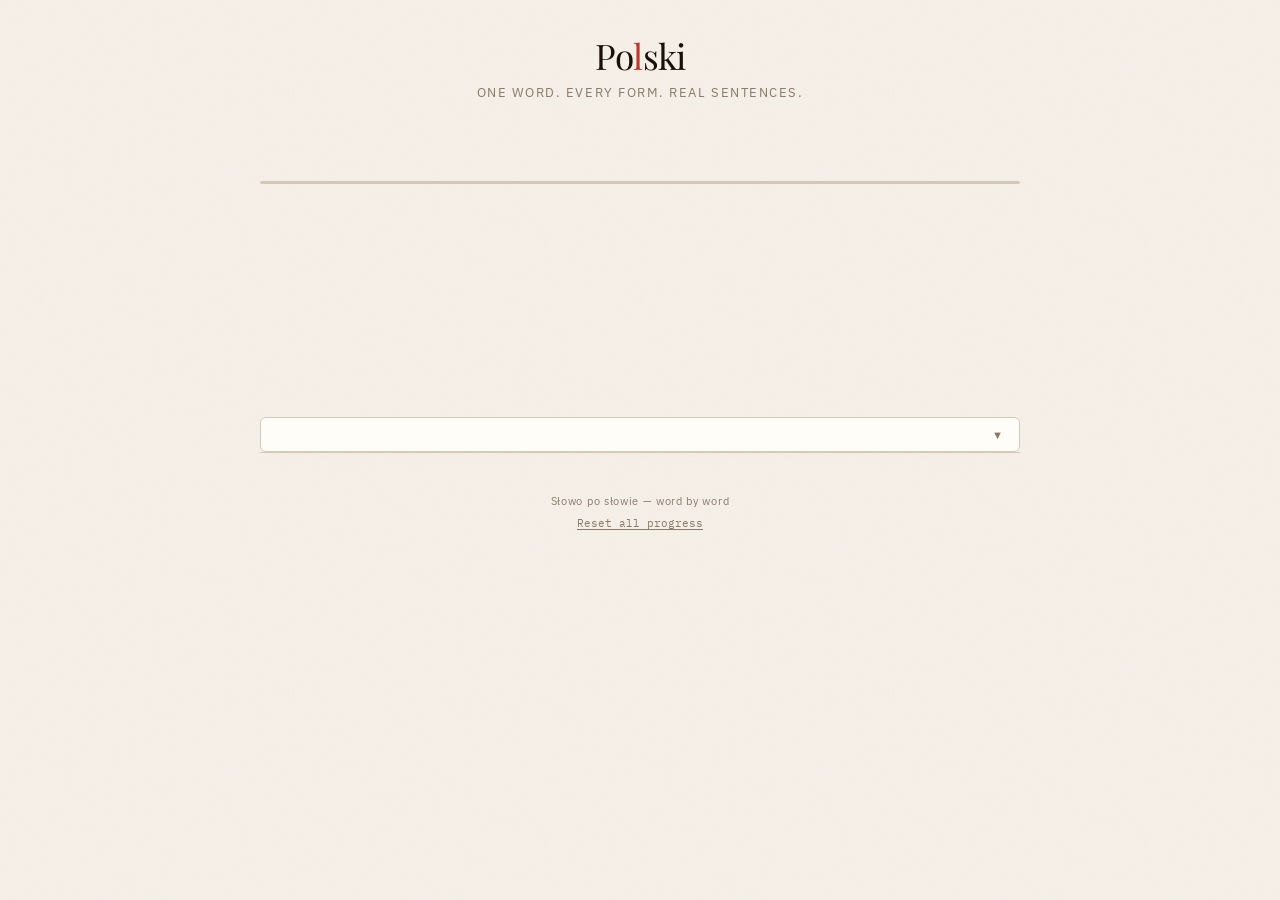
==== public/index.html @ 63d19629 "Changed directory structure for firebase hosting." ====
<!DOCTYPE html>
<html lang="en">
<head>
<meta charset="UTF-8">
<meta name="viewport" content="width=device-width, initial-scale=1.0">
<title>Polski — Word by Word</title>
<link href="https://fonts.googleapis.com/css2?family=Playfair+Display:ital,wght@0,400;0,700;1,400&family=IBM+Plex+Mono:wght@400;500&family=IBM+Plex+Sans:wght@300;400;500&display=swap" rel="stylesheet">
<link rel="stylesheet" href="style.css">
</head>
<body>
<div class="wrap">
  <header>
    <div class="logo">Po<span>l</span>ski</div>
    <div class="tagline">One word. Every form. Real sentences.</div>
  </header>
  <div class="word-nav" id="wordNav"></div>
  <div class="session-stats" id="sessionStats"></div>

  <div class="flashcard-section">
    <div class="progress-bar"><div class="progress-fill" id="progressFill" style="width:0%"></div></div>
    <div class="flashcard-area" id="flashcardArea"></div>
  </div>

  <div class="completed-trail" id="completedTrail"></div>

  <div class="paradigm-wrap" id="paradigmWrap">
    <div class="paradigm-toggle" id="paradigmToggle">
      <div class="paradigm-toggle-left" id="paradigmToggleLeft"></div>
      <span class="toggle-arrow">▼</span>
    </div>
    <div class="paradigm-body" id="paradigmBody"></div>
  </div>

  <footer>
    Słowo po słowie — word by word<br>
    <button class="reset-link" onclick="resetProgress()">Reset all progress</button>
  </footer>
</div>
<div class="unlock-toast" id="unlockToast"></div>
<div class="paradigm-popup" id="paradigmPopup" onclick="if(event.target===this)closePopup()">
  <div class="paradigm-popup-inner" id="paradigmPopupInner"></div>
</div>

<script src="js/data.js"></script>
<script src="js/srs.js"></script>
<script src="js/ui.js"></script>
<script src="js/app.js"></script>
</body>
</html>
---- public/style.css ----
/* ═══════════════════════════════════════════
   Polski — Style Sheet
   ═══════════════════════════════════════════ */

:root {
  --bg: #f5f0e8;
  --ink: #1a1008;
  --accent: #c0392b;
  --muted: #8a7a6a;
  --card: #fffdf8;
  --border: #d4c9b8;
  --correct: #2d6a4f;
  --wrong: #c0392b;
  --locked: #c5bdb0;
}

* { box-sizing: border-box; margin: 0; padding: 0; }

body {
  font-family: 'IBM Plex Sans', sans-serif;
  background: var(--bg);
  color: var(--ink);
  min-height: 100vh;
  padding: 2rem 1rem;
}

/* Paper texture overlay */
body::before {
  content: '';
  position: fixed;
  inset: 0;
  pointer-events: none;
  z-index: 0;
  background-image: url("data:image/svg+xml,%3Csvg xmlns='http://www.w3.org/2000/svg' width='300' height='300'%3E%3Cfilter id='n'%3E%3CfeTurbulence type='fractalNoise' baseFrequency='0.75' numOctaves='4' stitchTiles='stitch'/%3E%3C/filter%3E%3Crect width='300' height='300' filter='url(%23n)' opacity='0.04'/%3E%3C/svg%3E");
}

.wrap { max-width: 760px; margin: 0 auto; position: relative; z-index: 1; }


/* ── Header ── */

header { text-align: center; margin-bottom: 2rem; }
.logo { font-family: 'Playfair Display', serif; font-size: 2.2rem; letter-spacing: -0.02em; }
.logo span { color: var(--accent); }
.tagline { font-size: 0.8rem; letter-spacing: 0.12em; text-transform: uppercase; color: var(--muted); margin-top: 0.3rem; }


/* ── Word nav pills ── */

.word-nav { display: flex; gap: 0.5rem; flex-wrap: wrap; justify-content: center; margin-bottom: 1.5rem; }

.word-pill {
  position: relative;
  font-family: 'IBM Plex Mono', monospace;
  font-size: 0.82rem;
  padding: 0.35rem 0.8rem 0.5rem;
  border: 1.5px solid var(--border);
  border-radius: 3px;
  background: var(--card);
  color: var(--muted);
  cursor: default;
  transition: all 0.15s;
  overflow: hidden;
}

.word-pill.unlocked { cursor: pointer; }
.word-pill.unlocked:hover { border-color: var(--accent); color: var(--accent); }
.word-pill.active { background: var(--accent); border-color: var(--accent); color: white; font-weight: 500; }
.word-pill.locked { opacity: 0.45; color: var(--locked); border-color: var(--locked); }
.word-pill.locked::after { content: '🔒'; font-size: 0.55rem; margin-left: 0.25rem; }

.pill-mastery {
  position: absolute; bottom: 0; left: 0; height: 3px;
  background: var(--correct); transition: width 0.4s; border-radius: 0 0 2px 2px;
}
.word-pill.active .pill-mastery { background: rgba(255,255,255,0.5); }


/* ── Session stats ── */

.session-stats {
  display: flex; justify-content: center; gap: 1.4rem; margin-bottom: 1.5rem;
  font-family: 'IBM Plex Mono', monospace; font-size: 0.7rem;
  letter-spacing: 0.06em; color: var(--muted);
}
.stat-num { font-weight: 500; color: var(--ink); }


/* ── Progress bar ── */

.progress-bar { height: 3px; background: var(--border); border-radius: 2px; margin-bottom: 1.2rem; overflow: hidden; }
.progress-fill { height: 100%; background: var(--correct); border-radius: 2px; transition: width 0.4s ease; }


/* ── Flashcard ── */

.flashcard-area { position: relative; min-height: 190px; margin-bottom: 1.5rem; }

.sentence-card {
  background: var(--card); border: 1.5px solid var(--border); border-radius: 6px;
  padding: 1.5rem 1.8rem; box-shadow: 0 2px 12px rgba(0,0,0,0.06);
  transition: border-color 0.3s, background 0.3s, opacity 0.35s ease, transform 0.35s ease;
}
.sentence-card.entering { opacity: 0; transform: translateY(14px); }
.sentence-card.visible  { opacity: 1; transform: translateY(0); }
.sentence-card.exiting  { opacity: 0; transform: translateY(-10px); }
.sentence-card.correct  { border-color: var(--correct); background: #f0faf4; }
.sentence-card.wrong-flash { border-color: var(--wrong); }

@keyframes cardShake {
  0%, 100% { transform: translateX(0); }
  20% { transform: translateX(-5px); }
  40% { transform: translateX(5px); }
  60% { transform: translateX(-3px); }
  80% { transform: translateX(3px); }
}
.sentence-card.shaking { animation: cardShake 0.3s ease; }

.card-word-label {
  font-family: 'IBM Plex Mono', monospace; font-size: 0.63rem; color: var(--muted);
  letter-spacing: 0.06em; margin-bottom: 0.6rem;
  display: flex; align-items: center; justify-content: space-between;
}
.skill-level-badge { font-size: 0.56rem; opacity: 0.5; }

.sentence-line {
  font-size: 1.15rem; line-height: 1.7; margin-bottom: 0.55rem;
  display: flex; align-items: center; flex-wrap: wrap; gap: 0.25rem;
}
.sentence-word { font-family: 'Playfair Display', serif; }
.blank-wrap { display: inline-flex; align-items: center; }

input.blank {
  font-family: 'Playfair Display', serif; font-size: 1.1rem; width: 130px;
  border: none; border-bottom: 2px solid var(--ink); background: transparent;
  color: var(--ink); outline: none; padding: 0 0.2rem; text-align: center;
  transition: border-color 0.2s;
}
input.blank:focus    { border-color: var(--accent); }
input.blank.correct  { border-color: var(--correct); color: var(--correct); }
input.blank.wrong    { border-color: var(--wrong); color: var(--wrong); }
input.blank:disabled { cursor: default; }

.translation { font-size: 0.8rem; color: var(--muted); font-style: italic; margin-bottom: 0.7rem; }

.card-actions { display: flex; align-items: center; gap: 0.7rem; flex-wrap: wrap; }

.check-btn {
  font-family: 'IBM Plex Mono', monospace; font-size: 0.78rem; letter-spacing: 0.06em;
  padding: 0.4rem 1.1rem; border: 1.5px solid var(--ink); border-radius: 3px;
  background: transparent; color: var(--ink); cursor: pointer; transition: all 0.15s;
}
.check-btn:hover     { background: var(--ink); color: var(--card); }
.check-btn.done      { border-color: var(--correct); color: var(--correct); cursor: default; }
.check-btn.done:hover { background: transparent; }


/* ── Hint buttons (F1/F2) ── */

.hint-keys { display: flex; gap: 0.35rem; margin-left: auto; }

.hint-key {
  font-family: 'IBM Plex Mono', monospace; font-size: 0.62rem; letter-spacing: 0.04em;
  padding: 0.25rem 0.5rem; border: 1px solid var(--border); border-radius: 3px;
  background: transparent; color: var(--muted); cursor: pointer;
  transition: all 0.15s; white-space: nowrap;
}
.hint-key:hover { border-color: var(--accent); color: var(--accent); }
.hint-key.used  { border-color: var(--accent); color: var(--accent); opacity: 0.6; }
.hint-key kbd   { font-size: 0.58rem; opacity: 0.5; margin-right: 0.15rem; }

.hint-text { font-size: 0.76rem; color: var(--muted); min-height: 1.1em; margin-top: 0.5rem; }
.hint-text.show-wrong   { color: var(--wrong); }
.hint-text.show-correct { color: var(--correct); }

.case-tag-revealed {
  display: inline-block; font-family: 'IBM Plex Mono', monospace;
  font-size: 0.63rem; letter-spacing: 0.1em; text-transform: uppercase;
  color: var(--accent); border: 1px solid rgba(192,57,43,0.3);
  border-radius: 3px; padding: 0.12rem 0.45rem; margin-top: 0.4rem;
}


/* ── Paradigm panel (collapsible, below card) ── */

.paradigm-wrap { margin-bottom: 1.5rem; }

.paradigm-toggle {
  display: flex; align-items: center; justify-content: space-between;
  cursor: pointer; padding: 0.6rem 1rem;
  background: var(--card); border: 1.5px solid var(--border); border-radius: 6px;
  transition: all 0.2s; user-select: none;
}
.paradigm-toggle:hover { border-color: var(--accent); }
.paradigm-toggle-left { display: flex; align-items: baseline; gap: 0.6rem; flex-wrap: wrap; }
.paradigm-toggle .p-word { font-family: 'Playfair Display', serif; font-size: 1.4rem; color: var(--ink); line-height: 1; }
.paradigm-toggle .p-meta { font-size: 0.7rem; color: var(--muted); }
.paradigm-toggle .p-meaning { font-size: 0.78rem; color: var(--muted); font-style: italic; }
.toggle-arrow { font-size: 0.7rem; color: var(--muted); transition: transform 0.3s; }
.paradigm-wrap.open .toggle-arrow { transform: rotate(180deg); }

.paradigm-body {
  background: var(--card); border: 1.5px solid var(--border); border-top: none;
  border-radius: 0 0 6px 6px; padding: 0 1.2rem;
  box-shadow: 0 2px 12px rgba(0,0,0,0.06);
  max-height: 0; overflow: hidden;
  transition: max-height 0.4s ease, padding 0.3s ease;
}
.paradigm-wrap.open .paradigm-body { max-height: 1400px; padding: 0.8rem 1.2rem 1rem; }
.paradigm-wrap.open .paradigm-toggle { border-radius: 6px 6px 0 0; }

table.paradigm { width: 100%; border-collapse: collapse; font-size: 0.86rem; }
.paradigm th {
  text-align: left; font-family: 'IBM Plex Mono', monospace; font-size: 0.66rem;
  letter-spacing: 0.1em; text-transform: uppercase; color: var(--muted);
  padding: 0.2rem 0.4rem 0.35rem 0; border-bottom: 1px solid var(--border);
}
.paradigm td { padding: 0.35rem 0.4rem 0.35rem 0; vertical-align: top; }
.paradigm tr:not(:last-child) td { border-bottom: 1px solid rgba(212,201,184,0.5); }

.case-name { font-family: 'IBM Plex Mono', monospace; font-size: 0.68rem; color: var(--muted); letter-spacing: 0.04em; text-transform: uppercase; width: 82px; }
.case-question { font-size: 0.71rem; color: var(--muted); font-style: italic; width: 110px; }
.case-form { font-family: 'Playfair Display', serif; font-size: 1rem; font-weight: 700; color: var(--ink); }
.case-usage { font-size: 0.76rem; color: var(--muted); padding-left: 0.4rem; }
.highlight-row td { background: rgba(192,57,43,0.04); }
.skill-check { color: var(--correct); font-size: 0.68rem; margin-left: 0.25rem; opacity: 0.7; }


/* ── F1 paradigm popup ── */

.paradigm-popup {
  position: fixed; inset: 0; z-index: 50;
  display: flex; align-items: center; justify-content: center;
  background: rgba(26,16,8,0.35);
  opacity: 0; pointer-events: none; transition: opacity 0.25s;
}
.paradigm-popup.show { opacity: 1; pointer-events: auto; }

.paradigm-popup-inner {
  background: var(--card); border: 1.5px solid var(--border); border-radius: 8px;
  padding: 1.3rem 1.6rem; max-width: 680px; width: 90vw; max-height: 80vh;
  overflow-y: auto; box-shadow: 0 12px 40px rgba(0,0,0,0.15);
}
.paradigm-popup-inner h3 { font-family: 'Playfair Display', serif; font-size: 1.1rem; margin-bottom: 0.7rem; }
.popup-close { float: right; font-size: 1.1rem; cursor: pointer; background: none; border: none; color: var(--muted); padding: 0.2rem 0.4rem; line-height: 1; }
.popup-close:hover { color: var(--ink); }


/* ── Answer trail ── */

.completed-trail { max-height: 240px; overflow-y: auto; margin-top: 0.5rem; }

.trail-item {
  display: flex; align-items: baseline; gap: 0.5rem; padding: 0.35rem 0;
  border-bottom: 1px solid rgba(212,201,184,0.3);
  opacity: 0; transform: translateX(-8px);
  animation: trailIn 0.3s ease forwards; font-size: 0.83rem;
}
@keyframes trailIn { to { opacity: 1; transform: translateX(0); } }

.trail-check    { color: var(--correct); font-size: 0.72rem; flex-shrink: 0; }
.trail-sentence { font-family: 'Playfair Display', serif; font-size: 0.83rem; flex: 1; }
.trail-sentence .trail-answer { color: var(--correct); font-weight: 700; }
.trail-case     { font-family: 'IBM Plex Mono', monospace; font-size: 0.53rem; letter-spacing: 0.06em; text-transform: uppercase; color: var(--muted); flex-shrink: 0; }
.trail-mistake  { font-size: 0.6rem; color: var(--wrong); opacity: 0.7; }
.trail-hints    { font-size: 0.56rem; color: var(--accent); opacity: 0.6; }


/* ── Unlock toast ── */

.unlock-toast {
  position: fixed; bottom: 2rem; left: 50%;
  transform: translateX(-50%) translateY(20px);
  background: var(--ink); color: var(--card); font-size: 0.86rem;
  padding: 0.7rem 1.4rem; border-radius: 6px;
  box-shadow: 0 8px 30px rgba(0,0,0,0.2);
  opacity: 0; transition: all 0.4s ease; z-index: 100;
  pointer-events: none; white-space: nowrap;
}
.unlock-toast.show { opacity: 1; transform: translateX(-50%) translateY(0); }


/* ── Footer ── */

footer { text-align: center; margin-top: 2.5rem; font-size: 0.71rem; color: var(--muted); letter-spacing: 0.06em; }
.reset-link {
  font-family: 'IBM Plex Mono', monospace; font-size: 0.66rem; color: var(--muted);
  cursor: pointer; border: none; background: none; text-decoration: underline;
  text-underline-offset: 2px; margin-top: 0.5rem; display: inline-block;
}
.reset-link:hover { color: var(--wrong); }


/* ── Mobile ── */

@media (max-width: 520px) {
  .paradigm-body { padding-left: 0.7rem !important; padding-right: 0.7rem !important; }
  .sentence-card { padding: 1.1rem 1.1rem; }
  .case-question { display: none; }
  .paradigm-toggle .p-word { font-size: 1.15rem; }
  .session-stats { gap: 0.7rem; font-size: 0.62rem; }
  .word-pill { font-size: 0.73rem; padding: 0.28rem 0.55rem 0.42rem; }
  .hint-key kbd { display: none; }
}
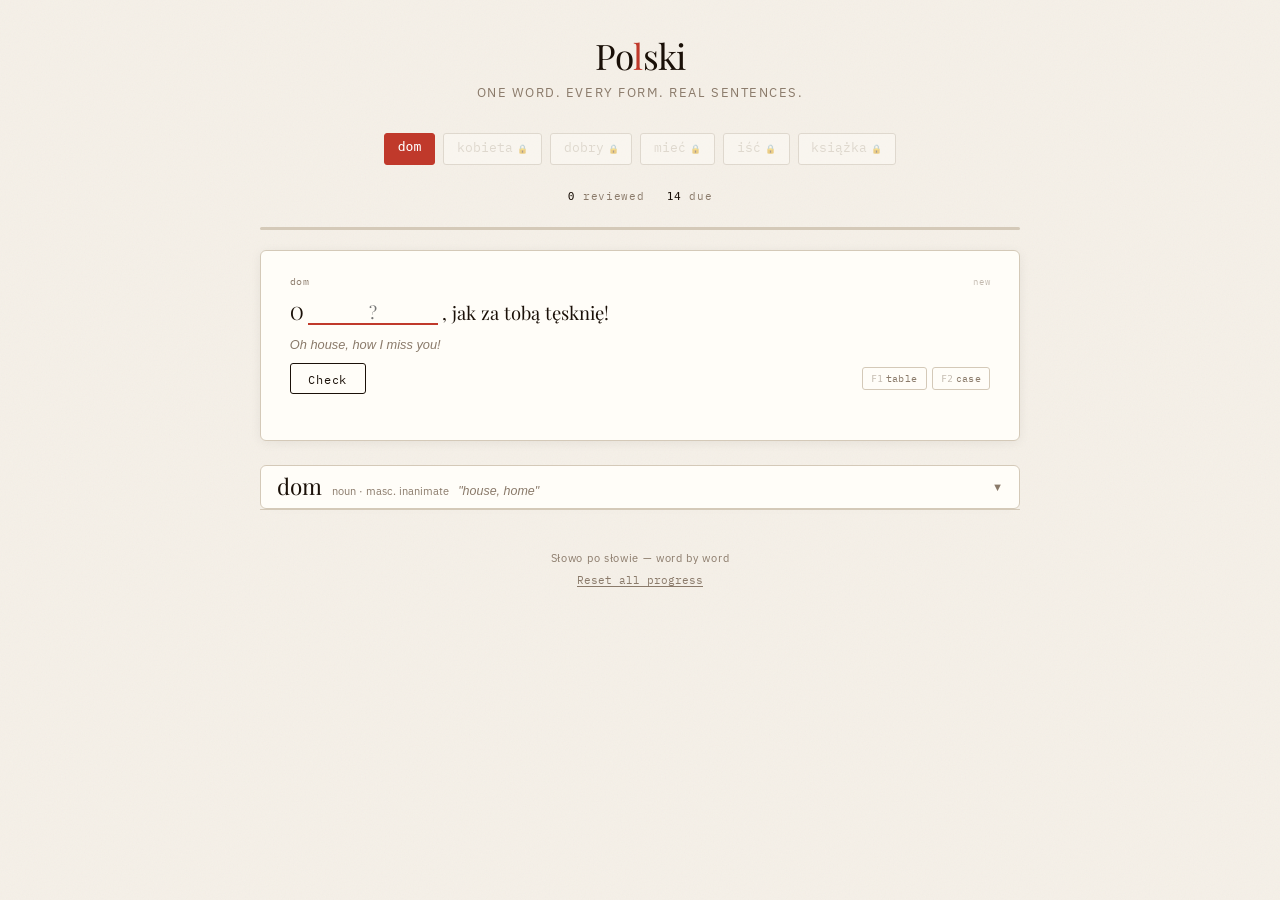
==== commit 8ca386c7: "preparing hosting firebase" ====
--- a/public/index.html
+++ b/public/index.html
@@ -41,9 +41,9 @@
   <div class="paradigm-popup-inner" id="paradigmPopupInner"></div>
 </div>
 
-<script src="js/data.js"></script>
-<script src="js/srs.js"></script>
-<script src="js/ui.js"></script>
-<script src="js/app.js"></script>
+<script src="data.js"></script>
+<script src="srs.js"></script>
+<script src="ui.js"></script>
+<script src="app.js"></script>
 </body>
 </html>
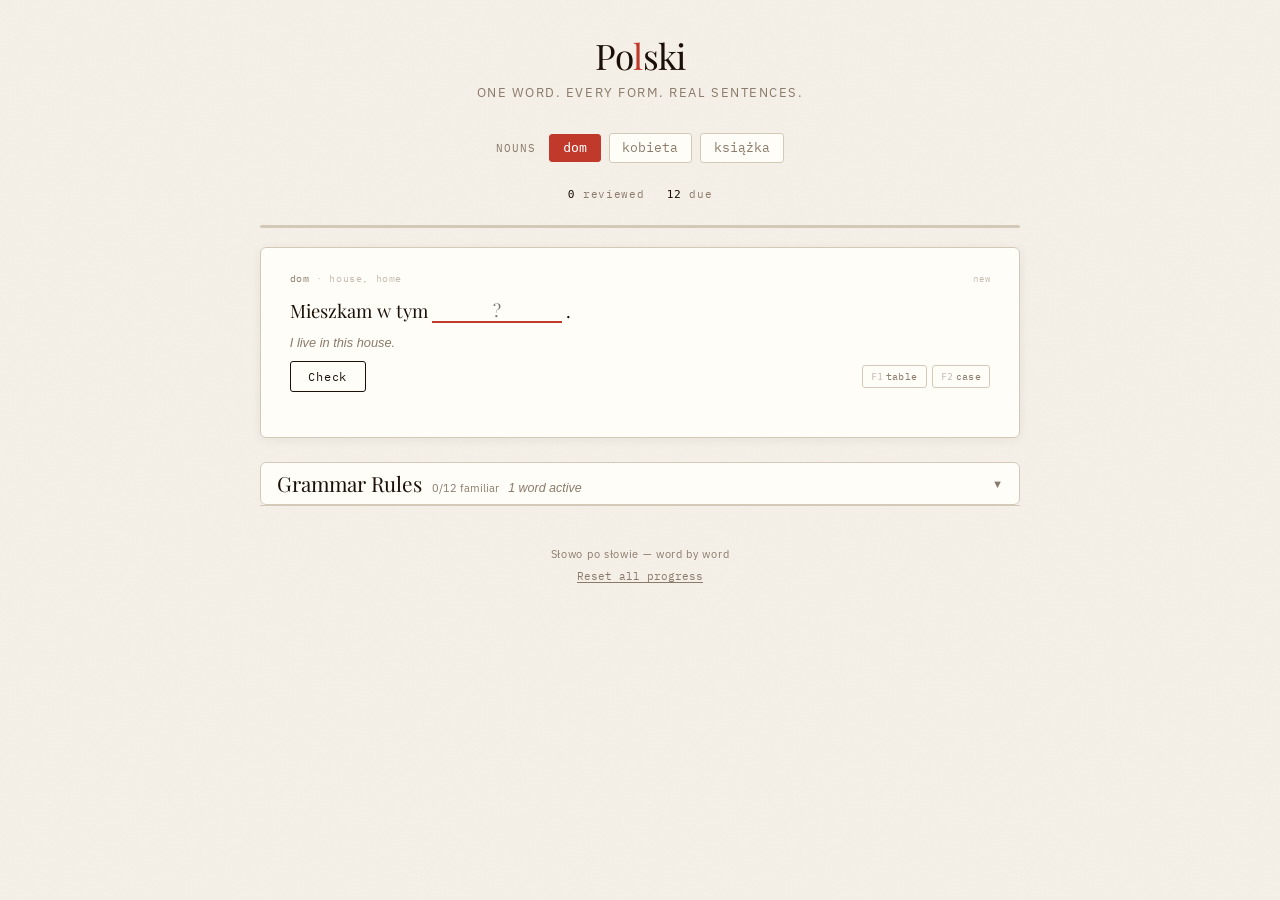
==== commit e56e450b: "Change skill structure to grammar rules only" ====
--- a/public/index.html
+++ b/public/index.html
@@ -37,7 +37,7 @@
   </footer>
 </div>
 <div class="unlock-toast" id="unlockToast"></div>
-<div class="paradigm-popup" id="paradigmPopup" onclick="if(event.target===this)closePopup()">
+<div class="paradigm-popup" id="paradigmPopup" onclick="if(event.target===this)UI.closePopup()">
   <div class="paradigm-popup-inner" id="paradigmPopupInner"></div>
 </div>
 
--- a/public/style.css
+++ b/public/style.css
@@ -1,7 +1,3 @@
-/* ═══════════════════════════════════════════
-   Polski — Style Sheet
-   ═══════════════════════════════════════════ */
-
 :root {
   --bg: #f5f0e8;
   --ink: #1a1008;
@@ -15,69 +11,43 @@
 }
 
 * { box-sizing: border-box; margin: 0; padding: 0; }
-
 body {
   font-family: 'IBM Plex Sans', sans-serif;
-  background: var(--bg);
-  color: var(--ink);
-  min-height: 100vh;
-  padding: 2rem 1rem;
-}
-
-/* Paper texture overlay */
+  background: var(--bg); color: var(--ink);
+  min-height: 100vh; padding: 2rem 1rem;
+}
 body::before {
-  content: '';
-  position: fixed;
-  inset: 0;
-  pointer-events: none;
-  z-index: 0;
+  content: ''; position: fixed; inset: 0; pointer-events: none; z-index: 0;
   background-image: url("data:image/svg+xml,%3Csvg xmlns='http://www.w3.org/2000/svg' width='300' height='300'%3E%3Cfilter id='n'%3E%3CfeTurbulence type='fractalNoise' baseFrequency='0.75' numOctaves='4' stitchTiles='stitch'/%3E%3C/filter%3E%3Crect width='300' height='300' filter='url(%23n)' opacity='0.04'/%3E%3C/svg%3E");
 }
-
 .wrap { max-width: 760px; margin: 0 auto; position: relative; z-index: 1; }
 
-
 /* ── Header ── */
-
 header { text-align: center; margin-bottom: 2rem; }
 .logo { font-family: 'Playfair Display', serif; font-size: 2.2rem; letter-spacing: -0.02em; }
 .logo span { color: var(--accent); }
 .tagline { font-size: 0.8rem; letter-spacing: 0.12em; text-transform: uppercase; color: var(--muted); margin-top: 0.3rem; }
 
-
-/* ── Word nav pills ── */
-
-.word-nav { display: flex; gap: 0.5rem; flex-wrap: wrap; justify-content: center; margin-bottom: 1.5rem; }
-
+/* ── Word nav (toggle pills) ── */
+.word-nav {
+  display: flex; gap: 0.5rem; flex-wrap: wrap;
+  align-items: center; justify-content: center; margin-bottom: 1.5rem;
+}
+.nav-category-label {
+  font-family: 'IBM Plex Mono', monospace; font-size: 0.68rem;
+  letter-spacing: 0.1em; text-transform: uppercase;
+  color: var(--muted); margin-right: 0.3rem;
+}
 .word-pill {
-  position: relative;
-  font-family: 'IBM Plex Mono', monospace;
-  font-size: 0.82rem;
-  padding: 0.35rem 0.8rem 0.5rem;
-  border: 1.5px solid var(--border);
-  border-radius: 3px;
-  background: var(--card);
-  color: var(--muted);
-  cursor: default;
+  font-family: 'IBM Plex Mono', monospace; font-size: 0.82rem;
+  padding: 0.35rem 0.8rem; border: 1.5px solid var(--border); border-radius: 3px;
+  background: var(--card); color: var(--muted); cursor: pointer;
   transition: all 0.15s;
-  overflow: hidden;
-}
-
-.word-pill.unlocked { cursor: pointer; }
-.word-pill.unlocked:hover { border-color: var(--accent); color: var(--accent); }
+}
+.word-pill:hover { border-color: var(--accent); color: var(--accent); }
 .word-pill.active { background: var(--accent); border-color: var(--accent); color: white; font-weight: 500; }
-.word-pill.locked { opacity: 0.45; color: var(--locked); border-color: var(--locked); }
-.word-pill.locked::after { content: '🔒'; font-size: 0.55rem; margin-left: 0.25rem; }
-
-.pill-mastery {
-  position: absolute; bottom: 0; left: 0; height: 3px;
-  background: var(--correct); transition: width 0.4s; border-radius: 0 0 2px 2px;
-}
-.word-pill.active .pill-mastery { background: rgba(255,255,255,0.5); }
-
-
-/* ── Session stats ── */
-
+
+/* ── Stats ── */
 .session-stats {
   display: flex; justify-content: center; gap: 1.4rem; margin-bottom: 1.5rem;
   font-family: 'IBM Plex Mono', monospace; font-size: 0.7rem;
@@ -85,35 +55,23 @@
 }
 .stat-num { font-weight: 500; color: var(--ink); }
 
-
 /* ── Progress bar ── */
-
 .progress-bar { height: 3px; background: var(--border); border-radius: 2px; margin-bottom: 1.2rem; overflow: hidden; }
 .progress-fill { height: 100%; background: var(--correct); border-radius: 2px; transition: width 0.4s ease; }
 
-
 /* ── Flashcard ── */
-
 .flashcard-area { position: relative; min-height: 190px; margin-bottom: 1.5rem; }
-
 .sentence-card {
   background: var(--card); border: 1.5px solid var(--border); border-radius: 6px;
   padding: 1.5rem 1.8rem; box-shadow: 0 2px 12px rgba(0,0,0,0.06);
   transition: border-color 0.3s, background 0.3s, opacity 0.35s ease, transform 0.35s ease;
 }
 .sentence-card.entering { opacity: 0; transform: translateY(14px); }
-.sentence-card.visible  { opacity: 1; transform: translateY(0); }
-.sentence-card.exiting  { opacity: 0; transform: translateY(-10px); }
-.sentence-card.correct  { border-color: var(--correct); background: #f0faf4; }
+.sentence-card.visible { opacity: 1; transform: translateY(0); }
+.sentence-card.exiting { opacity: 0; transform: translateY(-10px); }
+.sentence-card.correct { border-color: var(--correct); background: #f0faf4; }
 .sentence-card.wrong-flash { border-color: var(--wrong); }
-
-@keyframes cardShake {
-  0%, 100% { transform: translateX(0); }
-  20% { transform: translateX(-5px); }
-  40% { transform: translateX(5px); }
-  60% { transform: translateX(-3px); }
-  80% { transform: translateX(3px); }
-}
+@keyframes cardShake { 0%,100%{transform:translateX(0)} 20%{transform:translateX(-5px)} 40%{transform:translateX(5px)} 60%{transform:translateX(-3px)} 80%{transform:translateX(3px)} }
 .sentence-card.shaking { animation: cardShake 0.3s ease; }
 
 .card-word-label {
@@ -122,43 +80,35 @@
   display: flex; align-items: center; justify-content: space-between;
 }
 .skill-level-badge { font-size: 0.56rem; opacity: 0.5; }
-
 .sentence-line {
   font-size: 1.15rem; line-height: 1.7; margin-bottom: 0.55rem;
   display: flex; align-items: center; flex-wrap: wrap; gap: 0.25rem;
 }
 .sentence-word { font-family: 'Playfair Display', serif; }
 .blank-wrap { display: inline-flex; align-items: center; }
-
 input.blank {
   font-family: 'Playfair Display', serif; font-size: 1.1rem; width: 130px;
   border: none; border-bottom: 2px solid var(--ink); background: transparent;
   color: var(--ink); outline: none; padding: 0 0.2rem; text-align: center;
   transition: border-color 0.2s;
 }
-input.blank:focus    { border-color: var(--accent); }
-input.blank.correct  { border-color: var(--correct); color: var(--correct); }
-input.blank.wrong    { border-color: var(--wrong); color: var(--wrong); }
+input.blank:focus { border-color: var(--accent); }
+input.blank.correct { border-color: var(--correct); color: var(--correct); }
+input.blank.wrong { border-color: var(--wrong); color: var(--wrong); }
 input.blank:disabled { cursor: default; }
-
 .translation { font-size: 0.8rem; color: var(--muted); font-style: italic; margin-bottom: 0.7rem; }
-
 .card-actions { display: flex; align-items: center; gap: 0.7rem; flex-wrap: wrap; }
-
 .check-btn {
   font-family: 'IBM Plex Mono', monospace; font-size: 0.78rem; letter-spacing: 0.06em;
   padding: 0.4rem 1.1rem; border: 1.5px solid var(--ink); border-radius: 3px;
   background: transparent; color: var(--ink); cursor: pointer; transition: all 0.15s;
 }
-.check-btn:hover     { background: var(--ink); color: var(--card); }
-.check-btn.done      { border-color: var(--correct); color: var(--correct); cursor: default; }
+.check-btn:hover { background: var(--ink); color: var(--card); }
+.check-btn.done { border-color: var(--correct); color: var(--correct); cursor: default; }
 .check-btn.done:hover { background: transparent; }
 
-
 /* ── Hint buttons (F1/F2) ── */
-
 .hint-keys { display: flex; gap: 0.35rem; margin-left: auto; }
-
 .hint-key {
   font-family: 'IBM Plex Mono', monospace; font-size: 0.62rem; letter-spacing: 0.04em;
   padding: 0.25rem 0.5rem; border: 1px solid var(--border); border-radius: 3px;
@@ -166,39 +116,33 @@
   transition: all 0.15s; white-space: nowrap;
 }
 .hint-key:hover { border-color: var(--accent); color: var(--accent); }
-.hint-key.used  { border-color: var(--accent); color: var(--accent); opacity: 0.6; }
-.hint-key kbd   { font-size: 0.58rem; opacity: 0.5; margin-right: 0.15rem; }
-
+.hint-key.used { border-color: var(--accent); color: var(--accent); opacity: 0.6; }
+.hint-key kbd { font-size: 0.58rem; opacity: 0.5; margin-right: 0.15rem; }
 .hint-text { font-size: 0.76rem; color: var(--muted); min-height: 1.1em; margin-top: 0.5rem; }
-.hint-text.show-wrong   { color: var(--wrong); }
+.hint-text.show-wrong { color: var(--wrong); }
 .hint-text.show-correct { color: var(--correct); }
-
 .case-tag-revealed {
   display: inline-block; font-family: 'IBM Plex Mono', monospace;
   font-size: 0.63rem; letter-spacing: 0.1em; text-transform: uppercase;
   color: var(--accent); border: 1px solid rgba(192,57,43,0.3);
-  border-radius: 3px; padding: 0.12rem 0.45rem; margin-top: 0.4rem;
-}
-
-
-/* ── Paradigm panel (collapsible, below card) ── */
-
+  border-radius: 3px; padding: 0.12rem 0.45rem; margin-right: 0.4rem;
+}
+
+/* ── Skill map / rules panel (replaces paradigm) ── */
 .paradigm-wrap { margin-bottom: 1.5rem; }
-
 .paradigm-toggle {
   display: flex; align-items: center; justify-content: space-between;
-  cursor: pointer; padding: 0.6rem 1rem;
-  background: var(--card); border: 1.5px solid var(--border); border-radius: 6px;
+  cursor: pointer; padding: 0.6rem 1rem; background: var(--card);
+  border: 1.5px solid var(--border); border-radius: 6px;
   transition: all 0.2s; user-select: none;
 }
 .paradigm-toggle:hover { border-color: var(--accent); }
 .paradigm-toggle-left { display: flex; align-items: baseline; gap: 0.6rem; flex-wrap: wrap; }
-.paradigm-toggle .p-word { font-family: 'Playfair Display', serif; font-size: 1.4rem; color: var(--ink); line-height: 1; }
+.paradigm-toggle .p-word { font-family: 'Playfair Display', serif; font-size: 1.3rem; color: var(--ink); line-height: 1; }
 .paradigm-toggle .p-meta { font-size: 0.7rem; color: var(--muted); }
 .paradigm-toggle .p-meaning { font-size: 0.78rem; color: var(--muted); font-style: italic; }
 .toggle-arrow { font-size: 0.7rem; color: var(--muted); transition: transform 0.3s; }
 .paradigm-wrap.open .toggle-arrow { transform: rotate(180deg); }
-
 .paradigm-body {
   background: var(--card); border: 1.5px solid var(--border); border-top: none;
   border-radius: 0 0 6px 6px; padding: 0 1.2rem;
@@ -209,6 +153,44 @@
 .paradigm-wrap.open .paradigm-body { max-height: 1400px; padding: 0.8rem 1.2rem 1rem; }
 .paradigm-wrap.open .paradigm-toggle { border-radius: 6px 6px 0 0; }
 
+/* Skill map layout */
+.skill-case-group { margin-bottom: 0.9rem; }
+.skill-case-header {
+  font-family: 'IBM Plex Mono', monospace; font-size: 0.72rem;
+  letter-spacing: 0.1em; text-transform: uppercase; color: var(--accent);
+  padding-bottom: 0.3rem; margin-bottom: 0.3rem;
+  border-bottom: 1px solid var(--border);
+}
+.skill-rule-row {
+  display: flex; align-items: center; justify-content: space-between;
+  padding: 0.3rem 0; font-size: 0.82rem;
+}
+.skill-rule-row:not(:last-child) { border-bottom: 1px solid rgba(212,201,184,0.3); }
+.skill-rule-label { color: var(--ink); }
+.skill-rule-label .skill-check { color: var(--correct); font-size: 0.72rem; margin-left: 0.25rem; opacity: 0.7; }
+.skill-rule-level {
+  font-family: 'IBM Plex Mono', monospace; font-size: 0.6rem;
+  letter-spacing: 0.06em; text-transform: uppercase; color: var(--muted); opacity: 0.6;
+}
+.skill-rule-level.familiar { color: var(--correct); opacity: 0.8; }
+.skill-rule-level.mastered { color: var(--correct); opacity: 1; }
+
+/* ── F1 popup ── */
+.paradigm-popup {
+  position: fixed; inset: 0; z-index: 50;
+  display: flex; align-items: center; justify-content: center;
+  background: rgba(26,16,8,0.35);
+  opacity: 0; pointer-events: none; transition: opacity 0.25s;
+}
+.paradigm-popup.show { opacity: 1; pointer-events: auto; }
+.paradigm-popup-inner {
+  background: var(--card); border: 1.5px solid var(--border); border-radius: 8px;
+  padding: 1.3rem 1.6rem; max-width: 680px; width: 90vw; max-height: 80vh;
+  overflow-y: auto; box-shadow: 0 12px 40px rgba(0,0,0,0.15);
+}
+.paradigm-popup-inner h3 { font-family: 'Playfair Display', serif; font-size: 1.1rem; margin-bottom: 0.7rem; }
+.popup-close { float: right; font-size: 1.1rem; cursor: pointer; background: none; border: none; color: var(--muted); padding: 0.2rem 0.4rem; line-height: 1; }
+.popup-close:hover { color: var(--ink); }
 table.paradigm { width: 100%; border-collapse: collapse; font-size: 0.86rem; }
 .paradigm th {
   text-align: left; font-family: 'IBM Plex Mono', monospace; font-size: 0.66rem;
@@ -217,39 +199,13 @@
 }
 .paradigm td { padding: 0.35rem 0.4rem 0.35rem 0; vertical-align: top; }
 .paradigm tr:not(:last-child) td { border-bottom: 1px solid rgba(212,201,184,0.5); }
-
-.case-name { font-family: 'IBM Plex Mono', monospace; font-size: 0.68rem; color: var(--muted); letter-spacing: 0.04em; text-transform: uppercase; width: 82px; }
+.case-name { font-family: 'IBM Plex Mono', monospace; font-size: 0.68rem; color: var(--muted); letter-spacing: 0.04em; text-transform: uppercase; width: 55px; }
 .case-question { font-size: 0.71rem; color: var(--muted); font-style: italic; width: 110px; }
 .case-form { font-family: 'Playfair Display', serif; font-size: 1rem; font-weight: 700; color: var(--ink); }
-.case-usage { font-size: 0.76rem; color: var(--muted); padding-left: 0.4rem; }
 .highlight-row td { background: rgba(192,57,43,0.04); }
-.skill-check { color: var(--correct); font-size: 0.68rem; margin-left: 0.25rem; opacity: 0.7; }
-
-
-/* ── F1 paradigm popup ── */
-
-.paradigm-popup {
-  position: fixed; inset: 0; z-index: 50;
-  display: flex; align-items: center; justify-content: center;
-  background: rgba(26,16,8,0.35);
-  opacity: 0; pointer-events: none; transition: opacity 0.25s;
-}
-.paradigm-popup.show { opacity: 1; pointer-events: auto; }
-
-.paradigm-popup-inner {
-  background: var(--card); border: 1.5px solid var(--border); border-radius: 8px;
-  padding: 1.3rem 1.6rem; max-width: 680px; width: 90vw; max-height: 80vh;
-  overflow-y: auto; box-shadow: 0 12px 40px rgba(0,0,0,0.15);
-}
-.paradigm-popup-inner h3 { font-family: 'Playfair Display', serif; font-size: 1.1rem; margin-bottom: 0.7rem; }
-.popup-close { float: right; font-size: 1.1rem; cursor: pointer; background: none; border: none; color: var(--muted); padding: 0.2rem 0.4rem; line-height: 1; }
-.popup-close:hover { color: var(--ink); }
-
-
-/* ── Answer trail ── */
-
+
+/* ── Trail ── */
 .completed-trail { max-height: 240px; overflow-y: auto; margin-top: 0.5rem; }
-
 .trail-item {
   display: flex; align-items: baseline; gap: 0.5rem; padding: 0.35rem 0;
   border-bottom: 1px solid rgba(212,201,184,0.3);
@@ -257,17 +213,14 @@
   animation: trailIn 0.3s ease forwards; font-size: 0.83rem;
 }
 @keyframes trailIn { to { opacity: 1; transform: translateX(0); } }
-
-.trail-check    { color: var(--correct); font-size: 0.72rem; flex-shrink: 0; }
+.trail-check { color: var(--correct); font-size: 0.72rem; flex-shrink: 0; }
 .trail-sentence { font-family: 'Playfair Display', serif; font-size: 0.83rem; flex: 1; }
 .trail-sentence .trail-answer { color: var(--correct); font-weight: 700; }
-.trail-case     { font-family: 'IBM Plex Mono', monospace; font-size: 0.53rem; letter-spacing: 0.06em; text-transform: uppercase; color: var(--muted); flex-shrink: 0; }
-.trail-mistake  { font-size: 0.6rem; color: var(--wrong); opacity: 0.7; }
-.trail-hints    { font-size: 0.56rem; color: var(--accent); opacity: 0.6; }
-
-
-/* ── Unlock toast ── */
-
+.trail-case { font-family: 'IBM Plex Mono', monospace; font-size: 0.53rem; letter-spacing: 0.06em; text-transform: uppercase; color: var(--muted); flex-shrink: 0; }
+.trail-mistake { font-size: 0.6rem; color: var(--wrong); opacity: 0.7; }
+.trail-hints { font-size: 0.56rem; color: var(--accent); opacity: 0.6; }
+
+/* ── Toast ── */
 .unlock-toast {
   position: fixed; bottom: 2rem; left: 50%;
   transform: translateX(-50%) translateY(20px);
@@ -279,9 +232,7 @@
 }
 .unlock-toast.show { opacity: 1; transform: translateX(-50%) translateY(0); }
 
-
 /* ── Footer ── */
-
 footer { text-align: center; margin-top: 2.5rem; font-size: 0.71rem; color: var(--muted); letter-spacing: 0.06em; }
 .reset-link {
   font-family: 'IBM Plex Mono', monospace; font-size: 0.66rem; color: var(--muted);
@@ -290,15 +241,12 @@
 }
 .reset-link:hover { color: var(--wrong); }
 
-
 /* ── Mobile ── */
-
 @media (max-width: 520px) {
   .paradigm-body { padding-left: 0.7rem !important; padding-right: 0.7rem !important; }
   .sentence-card { padding: 1.1rem 1.1rem; }
   .case-question { display: none; }
-  .paradigm-toggle .p-word { font-size: 1.15rem; }
   .session-stats { gap: 0.7rem; font-size: 0.62rem; }
-  .word-pill { font-size: 0.73rem; padding: 0.28rem 0.55rem 0.42rem; }
+  .word-pill { font-size: 0.73rem; padding: 0.28rem 0.55rem; }
   .hint-key kbd { display: none; }
 }
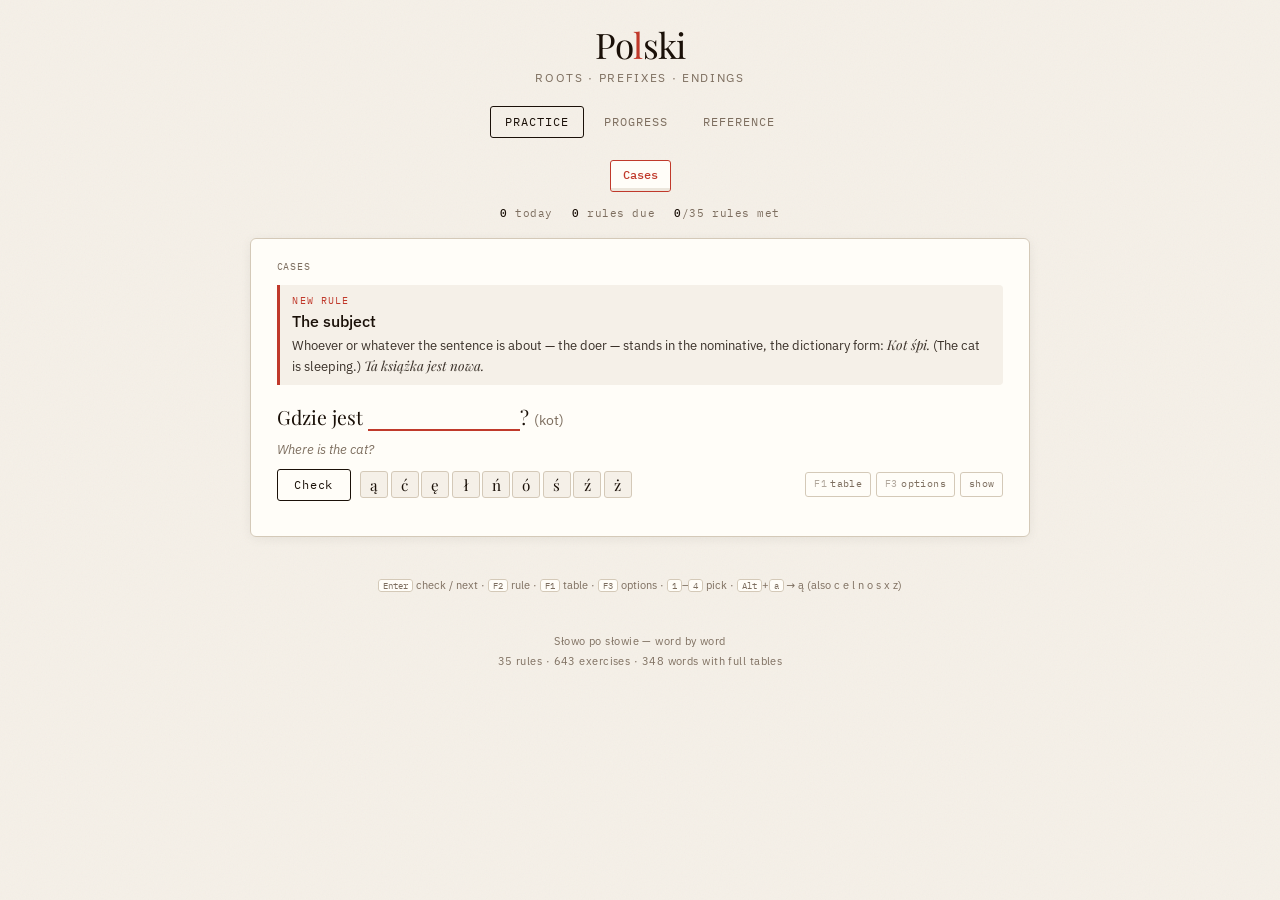
==== commit 2e9fbe0f: "Rebuild the engine: rule-based practice with hints, no auto-advance - The card no longer moves on by" ====
--- a/public/index.html
+++ b/public/index.html
@@ -3,47 +3,66 @@
 <head>
 <meta charset="UTF-8">
 <meta name="viewport" content="width=device-width, initial-scale=1.0">
-<title>Polski — Word by Word</title>
-<link href="https://fonts.googleapis.com/css2?family=Playfair+Display:ital,wght@0,400;0,700;1,400&family=IBM+Plex+Mono:wght@400;500&family=IBM+Plex+Sans:wght@300;400;500&display=swap" rel="stylesheet">
-<link rel="stylesheet" href="style.css">
+<title>Polski — roots, prefixes, endings</title>
+<meta name="description" content="Grind Polish grammar the way it works: cases, conjugation, prefixes, word families and everyday small words — with real sentences and hints that teach the pattern.">
+<meta name="color-scheme" content="light dark">
+<link rel="icon" href="data:image/svg+xml,%3Csvg xmlns='http://www.w3.org/2000/svg' viewBox='0 0 32 32'%3E%3Crect width='32' height='32' rx='6' fill='%23c0392b'/%3E%3Ctext x='16' y='23' font-family='Georgia,serif' font-size='20' text-anchor='middle' fill='%23fffdf8'%3E%C5%82%3C/text%3E%3C/svg%3E">
+<link rel="stylesheet" href="css/fonts.css">
+<link rel="stylesheet" href="css/style.css">
 </head>
 <body>
 <div class="wrap">
   <header>
     <div class="logo">Po<span>l</span>ski</div>
-    <div class="tagline">One word. Every form. Real sentences.</div>
+    <div class="tagline">Roots · prefixes · endings</div>
   </header>
-  <div class="word-nav" id="wordNav"></div>
-  <div class="session-stats" id="sessionStats"></div>
 
-  <div class="flashcard-section">
-    <div class="progress-bar"><div class="progress-fill" id="progressFill" style="width:0%"></div></div>
-    <div class="flashcard-area" id="flashcardArea"></div>
-  </div>
+  <nav class="tabs" id="tabs" role="tablist" aria-label="Sections">
+    <button type="button" role="tab" data-view="practice">Practice</button>
+    <button type="button" role="tab" data-view="progress">Progress</button>
+    <button type="button" role="tab" data-view="reference">Reference</button>
+  </nav>
 
-  <div class="completed-trail" id="completedTrail"></div>
-
-  <div class="paradigm-wrap" id="paradigmWrap">
-    <div class="paradigm-toggle" id="paradigmToggle">
-      <div class="paradigm-toggle-left" id="paradigmToggleLeft"></div>
-      <span class="toggle-arrow">▼</span>
-    </div>
-    <div class="paradigm-body" id="paradigmBody"></div>
-  </div>
+  <main>
+    <section class="view" id="view-practice" aria-label="Practice">
+      <div class="module-bar" id="moduleBar"></div>
+      <div class="focus-bar" id="focusBar" hidden></div>
+      <div class="session-stats" id="sessionStats"></div>
+      <div class="card-area" id="cardArea"></div>
+      <div class="completed-trail" id="trail" aria-label="Recent answers"></div>
+      <p class="keys-help">
+        <kbd>Enter</kbd> check / next · <kbd>F2</kbd> rule · <kbd>F1</kbd> table · <kbd>F3</kbd> options · <kbd>1</kbd>–<kbd>4</kbd> pick · <kbd>Alt</kbd>+<kbd>a</kbd> → ą (also c e l n o s x z)
+      </p>
+    </section>
+    <section class="view" id="view-progress" aria-label="Progress"></section>
+    <section class="view" id="view-reference" aria-label="Reference"></section>
+  </main>
 
   <footer>
     Słowo po słowie — word by word<br>
-    <button class="reset-link" onclick="resetProgress()">Reset all progress</button>
+    <span id="itemCount"></span>
   </footer>
 </div>
-<div class="unlock-toast" id="unlockToast"></div>
-<div class="paradigm-popup" id="paradigmPopup" onclick="if(event.target===this)UI.closePopup()">
-  <div class="paradigm-popup-inner" id="paradigmPopupInner"></div>
+
+<div class="popup" id="popup" aria-hidden="true">
+  <div class="popup-inner" id="popupInner" role="dialog" tabindex="-1"></div>
 </div>
+<div class="toast" id="toast" role="status"></div>
 
-<script src="data.js"></script>
-<script src="srs.js"></script>
-<script src="ui.js"></script>
-<script src="app.js"></script>
+<script src="js/core.js"></script>
+<script src="js/compile.js"></script>
+<script src="data/lex-nouns.js"></script>
+<script src="data/lex-adjectives.js"></script>
+<script src="data/lex-verbs.js"></script>
+<script src="data/cases.js"></script>
+<script src="data/verbs.js"></script>
+<script src="data/prefixes.js"></script>
+<script src="data/building.js"></script>
+<script src="data/smallwords.js"></script>
+<script src="js/srs.js"></script>
+<script src="js/input.js"></script>
+<script src="js/card.js"></script>
+<script src="js/views.js"></script>
+<script src="js/app.js"></script>
 </body>
 </html>
--- a/public/css/fonts.css
+++ b/public/css/fonts.css
@@ -0,0 +1,131 @@
+/* Self-hosted fonts (SIL Open Font License 1.1 — see fonts/LICENSE-*.txt).
+   Only the latin + latin-ext subsets the site needs; no third-party requests. */
+
+@font-face {
+  font-family: 'Playfair Display';
+  font-style: normal;
+  font-weight: 400;
+  font-display: swap;
+  src: url('../fonts/playfair-display-latin-ext-400-normal.woff2') format('woff2');
+  unicode-range: U+0100-02BA,U+02BD-02C5,U+02C7-02CC,U+02CE-02D7,U+02DD-02FF,U+0304,U+0308,U+0329,U+1D00-1DBF,U+1E00-1E9F,U+1EF2-1EFF,U+2020,U+20A0-20AB,U+20AD-20C0,U+2113,U+2C60-2C7F,U+A720-A7FF;
+}
+@font-face {
+  font-family: 'Playfair Display';
+  font-style: normal;
+  font-weight: 400;
+  font-display: swap;
+  src: url('../fonts/playfair-display-latin-400-normal.woff2') format('woff2');
+  unicode-range: U+0000-00FF,U+0131,U+0152-0153,U+02BB-02BC,U+02C6,U+02DA,U+02DC,U+0304,U+0308,U+0329,U+2000-206F,U+20AC,U+2122,U+2191,U+2193,U+2212,U+2215,U+FEFF,U+FFFD;
+}
+@font-face {
+  font-family: 'Playfair Display';
+  font-style: italic;
+  font-weight: 400;
+  font-display: swap;
+  src: url('../fonts/playfair-display-latin-ext-400-italic.woff2') format('woff2');
+  unicode-range: U+0100-02BA,U+02BD-02C5,U+02C7-02CC,U+02CE-02D7,U+02DD-02FF,U+0304,U+0308,U+0329,U+1D00-1DBF,U+1E00-1E9F,U+1EF2-1EFF,U+2020,U+20A0-20AB,U+20AD-20C0,U+2113,U+2C60-2C7F,U+A720-A7FF;
+}
+@font-face {
+  font-family: 'Playfair Display';
+  font-style: italic;
+  font-weight: 400;
+  font-display: swap;
+  src: url('../fonts/playfair-display-latin-400-italic.woff2') format('woff2');
+  unicode-range: U+0000-00FF,U+0131,U+0152-0153,U+02BB-02BC,U+02C6,U+02DA,U+02DC,U+0304,U+0308,U+0329,U+2000-206F,U+20AC,U+2122,U+2191,U+2193,U+2212,U+2215,U+FEFF,U+FFFD;
+}
+@font-face {
+  font-family: 'Playfair Display';
+  font-style: normal;
+  font-weight: 700;
+  font-display: swap;
+  src: url('../fonts/playfair-display-latin-ext-700-normal.woff2') format('woff2');
+  unicode-range: U+0100-02BA,U+02BD-02C5,U+02C7-02CC,U+02CE-02D7,U+02DD-02FF,U+0304,U+0308,U+0329,U+1D00-1DBF,U+1E00-1E9F,U+1EF2-1EFF,U+2020,U+20A0-20AB,U+20AD-20C0,U+2113,U+2C60-2C7F,U+A720-A7FF;
+}
+@font-face {
+  font-family: 'Playfair Display';
+  font-style: normal;
+  font-weight: 700;
+  font-display: swap;
+  src: url('../fonts/playfair-display-latin-700-normal.woff2') format('woff2');
+  unicode-range: U+0000-00FF,U+0131,U+0152-0153,U+02BB-02BC,U+02C6,U+02DA,U+02DC,U+0304,U+0308,U+0329,U+2000-206F,U+20AC,U+2122,U+2191,U+2193,U+2212,U+2215,U+FEFF,U+FFFD;
+}
+@font-face {
+  font-family: 'IBM Plex Sans';
+  font-style: normal;
+  font-weight: 400;
+  font-display: swap;
+  src: url('../fonts/ibm-plex-sans-latin-ext-400-normal.woff2') format('woff2');
+  unicode-range: U+0100-02BA,U+02BD-02C5,U+02C7-02CC,U+02CE-02D7,U+02DD-02FF,U+0304,U+0308,U+0329,U+1D00-1DBF,U+1E00-1E9F,U+1EF2-1EFF,U+2020,U+20A0-20AB,U+20AD-20C0,U+2113,U+2C60-2C7F,U+A720-A7FF;
+}
+@font-face {
+  font-family: 'IBM Plex Sans';
+  font-style: normal;
+  font-weight: 400;
+  font-display: swap;
+  src: url('../fonts/ibm-plex-sans-latin-400-normal.woff2') format('woff2');
+  unicode-range: U+0000-00FF,U+0131,U+0152-0153,U+02BB-02BC,U+02C6,U+02DA,U+02DC,U+0304,U+0308,U+0329,U+2000-206F,U+20AC,U+2122,U+2191,U+2193,U+2212,U+2215,U+FEFF,U+FFFD;
+}
+@font-face {
+  font-family: 'IBM Plex Sans';
+  font-style: italic;
+  font-weight: 400;
+  font-display: swap;
+  src: url('../fonts/ibm-plex-sans-latin-ext-400-italic.woff2') format('woff2');
+  unicode-range: U+0100-02BA,U+02BD-02C5,U+02C7-02CC,U+02CE-02D7,U+02DD-02FF,U+0304,U+0308,U+0329,U+1D00-1DBF,U+1E00-1E9F,U+1EF2-1EFF,U+2020,U+20A0-20AB,U+20AD-20C0,U+2113,U+2C60-2C7F,U+A720-A7FF;
+}
+@font-face {
+  font-family: 'IBM Plex Sans';
+  font-style: italic;
+  font-weight: 400;
+  font-display: swap;
+  src: url('../fonts/ibm-plex-sans-latin-400-italic.woff2') format('woff2');
+  unicode-range: U+0000-00FF,U+0131,U+0152-0153,U+02BB-02BC,U+02C6,U+02DA,U+02DC,U+0304,U+0308,U+0329,U+2000-206F,U+20AC,U+2122,U+2191,U+2193,U+2212,U+2215,U+FEFF,U+FFFD;
+}
+@font-face {
+  font-family: 'IBM Plex Sans';
+  font-style: normal;
+  font-weight: 500;
+  font-display: swap;
+  src: url('../fonts/ibm-plex-sans-latin-ext-500-normal.woff2') format('woff2');
+  unicode-range: U+0100-02BA,U+02BD-02C5,U+02C7-02CC,U+02CE-02D7,U+02DD-02FF,U+0304,U+0308,U+0329,U+1D00-1DBF,U+1E00-1E9F,U+1EF2-1EFF,U+2020,U+20A0-20AB,U+20AD-20C0,U+2113,U+2C60-2C7F,U+A720-A7FF;
+}
+@font-face {
+  font-family: 'IBM Plex Sans';
+  font-style: normal;
+  font-weight: 500;
+  font-display: swap;
+  src: url('../fonts/ibm-plex-sans-latin-500-normal.woff2') format('woff2');
+  unicode-range: U+0000-00FF,U+0131,U+0152-0153,U+02BB-02BC,U+02C6,U+02DA,U+02DC,U+0304,U+0308,U+0329,U+2000-206F,U+20AC,U+2122,U+2191,U+2193,U+2212,U+2215,U+FEFF,U+FFFD;
+}
+@font-face {
+  font-family: 'IBM Plex Mono';
+  font-style: normal;
+  font-weight: 400;
+  font-display: swap;
+  src: url('../fonts/ibm-plex-mono-latin-ext-400-normal.woff2') format('woff2');
+  unicode-range: U+0100-02BA,U+02BD-02C5,U+02C7-02CC,U+02CE-02D7,U+02DD-02FF,U+0304,U+0308,U+0329,U+1D00-1DBF,U+1E00-1E9F,U+1EF2-1EFF,U+2020,U+20A0-20AB,U+20AD-20C0,U+2113,U+2C60-2C7F,U+A720-A7FF;
+}
+@font-face {
+  font-family: 'IBM Plex Mono';
+  font-style: normal;
+  font-weight: 400;
+  font-display: swap;
+  src: url('../fonts/ibm-plex-mono-latin-400-normal.woff2') format('woff2');
+  unicode-range: U+0000-00FF,U+0131,U+0152-0153,U+02BB-02BC,U+02C6,U+02DA,U+02DC,U+0304,U+0308,U+0329,U+2000-206F,U+20AC,U+2122,U+2191,U+2193,U+2212,U+2215,U+FEFF,U+FFFD;
+}
+@font-face {
+  font-family: 'IBM Plex Mono';
+  font-style: normal;
+  font-weight: 500;
+  font-display: swap;
+  src: url('../fonts/ibm-plex-mono-latin-ext-500-normal.woff2') format('woff2');
+  unicode-range: U+0100-02BA,U+02BD-02C5,U+02C7-02CC,U+02CE-02D7,U+02DD-02FF,U+0304,U+0308,U+0329,U+1D00-1DBF,U+1E00-1E9F,U+1EF2-1EFF,U+2020,U+20A0-20AB,U+20AD-20C0,U+2113,U+2C60-2C7F,U+A720-A7FF;
+}
+@font-face {
+  font-family: 'IBM Plex Mono';
+  font-style: normal;
+  font-weight: 500;
+  font-display: swap;
+  src: url('../fonts/ibm-plex-mono-latin-500-normal.woff2') format('woff2');
+  unicode-range: U+0000-00FF,U+0131,U+0152-0153,U+02BB-02BC,U+02C6,U+02DA,U+02DC,U+0304,U+0308,U+0329,U+2000-206F,U+20AC,U+2122,U+2191,U+2193,U+2212,U+2215,U+FEFF,U+FFFD;
+}
--- a/public/css/style.css
+++ b/public/css/style.css
@@ -0,0 +1,479 @@
+/* ═══════════════════════════════════════════════════════════════
+   style.css — Polski
+   Paper-and-ink look: Playfair Display for Polish, IBM Plex for UI.
+   ═══════════════════════════════════════════════════════════════ */
+
+:root {
+  --bg: #f5f0e8;
+  --ink: #1a1008;
+  --accent: #c0392b;
+  --accent-soft: rgba(192, 57, 43, 0.28);
+  --muted: #7d6e5f;
+  --card: #fffdf8;
+  --border: #d4c9b8;
+  --line: rgba(212, 201, 184, 0.45);
+  --correct: #2d6a4f;
+  --correct-bg: #eff8f2;
+  --wrong: #c0392b;
+  --wrong-bg: #fcf0ee;
+  --near: #9a6a00;
+  --hl: #fbe7b0;
+  --pfx: #2b5797;
+  --sfx: #9a5b12;
+  --shadow: 0 2px 12px rgba(0, 0, 0, 0.06);
+  --serif: 'Playfair Display', Georgia, 'Times New Roman', serif;
+  --sans: 'IBM Plex Sans', system-ui, -apple-system, 'Segoe UI', sans-serif;
+  --mono: 'IBM Plex Mono', ui-monospace, 'SFMono-Regular', Menlo, Consolas, monospace;
+  color-scheme: light;
+}
+
+@media (prefers-color-scheme: dark) {
+  :root {
+    --bg: #16120e;
+    --ink: #eee5d8;
+    --accent: #e46a5c;
+    --accent-soft: rgba(228, 106, 92, 0.35);
+    --muted: #a6978a;
+    --card: #211b16;
+    --border: #3e342b;
+    --line: rgba(80, 68, 56, 0.6);
+    --correct: #74c99c;
+    --correct-bg: #19281f;
+    --wrong: #f07d70;
+    --wrong-bg: #2f1c19;
+    --near: #e3b341;
+    --hl: #5b4a1d;
+    --pfx: #93b8f0;
+    --sfx: #e3a65e;
+    --shadow: 0 2px 14px rgba(0, 0, 0, 0.35);
+    color-scheme: dark;
+  }
+}
+
+* { box-sizing: border-box; margin: 0; padding: 0; }
+html { -webkit-text-size-adjust: 100%; }
+body {
+  font-family: var(--sans);
+  background: var(--bg); color: var(--ink);
+  min-height: 100vh; padding: 1.6rem 1rem 2rem;
+  line-height: 1.45;
+}
+body::before {
+  content: ''; position: fixed; inset: 0; pointer-events: none; z-index: 0;
+  background-image: url("data:image/svg+xml,%3Csvg xmlns='http://www.w3.org/2000/svg' width='300' height='300'%3E%3Cfilter id='n'%3E%3CfeTurbulence type='fractalNoise' baseFrequency='0.75' numOctaves='4' stitchTiles='stitch'/%3E%3C/filter%3E%3Crect width='300' height='300' filter='url(%23n)' opacity='0.04'/%3E%3C/svg%3E");
+}
+.wrap { max-width: 780px; margin: 0 auto; position: relative; z-index: 1; }
+button { font: inherit; color: inherit; }
+a { color: var(--accent); }
+kbd { font-family: var(--mono); font-size: 0.85em; }
+.muted { color: var(--muted); }
+em.pl, .pl { font-family: var(--serif); }
+em.pl { font-style: italic; }
+[hidden] { display: none !important; }
+
+/* ── Header & tabs ── */
+header { text-align: center; margin-bottom: 1.2rem; }
+.logo { font-family: var(--serif); font-size: 2.2rem; letter-spacing: -0.02em; line-height: 1.1; }
+.logo span { color: var(--accent); }
+.tagline { font-size: 0.75rem; letter-spacing: 0.14em; text-transform: uppercase; color: var(--muted); margin-top: 0.3rem; }
+
+.tabs { display: flex; justify-content: center; gap: 0.3rem; margin-bottom: 1.4rem; }
+.tabs button {
+  font-family: var(--mono); font-size: 0.74rem; letter-spacing: 0.08em; text-transform: uppercase;
+  padding: 0.4rem 0.9rem; border: 1.5px solid transparent; border-radius: 3px;
+  background: none; color: var(--muted); cursor: pointer;
+}
+.tabs button:hover { color: var(--accent); }
+.tabs button.active { border-color: var(--ink); color: var(--ink); }
+
+.view { display: none; }
+.view.active { display: block; }
+
+/* ── Module pills ── */
+.module-bar { display: flex; gap: 0.45rem; flex-wrap: wrap; justify-content: center; margin-bottom: 0.9rem; }
+.module-bar.dimmed { opacity: 0.45; }
+.mod-pill {
+  position: relative; font-family: var(--mono); font-size: 0.76rem;
+  padding: 0.32rem 0.75rem 0.45rem; border: 1.5px solid var(--border); border-radius: 3px;
+  background: var(--card); color: var(--muted); cursor: pointer; transition: all 0.15s; overflow: hidden;
+}
+.mod-pill:hover { border-color: var(--accent); color: var(--accent); }
+.mod-pill.active { border-color: var(--accent); color: var(--accent); font-weight: 500; }
+.mod-pill:not(.active) { text-decoration: line-through; text-decoration-color: var(--border); }
+.mod-bar { position: absolute; left: 0; right: 0; bottom: 0; height: 3px; background: var(--line); }
+.mod-bar span { display: block; height: 100%; background: var(--correct); transition: width 0.4s; }
+
+.focus-bar {
+  display: flex; justify-content: space-between; align-items: center; gap: 0.6rem; flex-wrap: wrap;
+  font-size: 0.82rem; padding: 0.5rem 0.9rem; margin-bottom: 0.8rem;
+  border: 1.5px dashed var(--accent); border-radius: 6px; background: var(--card);
+}
+
+.session-stats {
+  display: flex; justify-content: center; gap: 1.2rem; flex-wrap: wrap; margin-bottom: 1rem;
+  font-family: var(--mono); font-size: 0.68rem; letter-spacing: 0.05em; color: var(--muted);
+}
+.stat-num { font-weight: 500; color: var(--ink); }
+
+/* ── Card ── */
+.card-area { position: relative; min-height: 220px; margin-bottom: 1.2rem; }
+.card {
+  background: var(--card); border: 1.5px solid var(--border); border-radius: 6px;
+  padding: 1.3rem 1.6rem 1.2rem; box-shadow: var(--shadow); outline: none;
+  transition: border-color 0.3s, background 0.3s, opacity 0.25s ease, transform 0.25s ease;
+}
+.card.entering { opacity: 0; transform: translateY(12px); }
+.card.exiting { opacity: 0; transform: translateY(-8px); }
+.card.correct { border-color: var(--correct); }
+.card.revealed { border-color: var(--muted); }
+.card.wrong-flash { border-color: var(--wrong); }
+@keyframes cardShake { 0%,100%{transform:translateX(0)} 20%{transform:translateX(-5px)} 40%{transform:translateX(5px)} 60%{transform:translateX(-3px)} 80%{transform:translateX(3px)} }
+.card.shaking { animation: cardShake 0.3s ease; }
+@media (prefers-reduced-motion: reduce) {
+  .card, .card.entering, .card.exiting { transition: none; transform: none; }
+  .card.shaking { animation: none; }
+}
+
+.card-top {
+  display: flex; justify-content: space-between; align-items: center;
+  font-family: var(--mono); font-size: 0.62rem; letter-spacing: 0.08em; text-transform: uppercase;
+  color: var(--muted); margin-bottom: 0.7rem;
+}
+.card-level { opacity: 0.75; }
+.card-level.familiar, .card-level.mastered { color: var(--correct); }
+
+.card-intro {
+  border-left: 3px solid var(--accent); background: var(--bg);
+  padding: 0.55rem 0.8rem; margin-bottom: 0.9rem; border-radius: 0 4px 4px 0;
+}
+.intro-label { font-family: var(--mono); font-size: 0.6rem; letter-spacing: 0.12em; text-transform: uppercase; color: var(--accent); }
+.intro-title { font-weight: 500; margin: 0.1rem 0 0.15rem; }
+.intro-text { font-size: 0.84rem; color: var(--ink); opacity: 0.85; }
+
+.card-q { font-size: 0.82rem; color: var(--muted); margin-bottom: 0.5rem; }
+.card-q em.pl { color: var(--ink); }
+
+.sentence {
+  font-family: var(--serif); font-size: 1.22rem; line-height: 1.75; margin-bottom: 0.4rem;
+  overflow-wrap: anywhere;
+}
+.sentence.dialogue { font-size: 1.12rem; }
+.sentence .gap { display: inline-block; min-width: 4em; border-bottom: 2px dotted var(--muted); color: transparent; }
+.cue { font-family: var(--sans); font-size: 0.85rem; color: var(--muted); white-space: nowrap; }
+mark.hl { background: var(--hl); color: var(--ink); padding: 0 0.15em; border-radius: 2px; }
+strong.ans { color: var(--correct); }
+
+.blank-wrap { display: inline-block; }
+input.blank {
+  font-family: var(--serif); font-size: 1.12rem; width: 8.5em; max-width: 100%;
+  border: none; border-bottom: 2px solid var(--ink); background: transparent;
+  color: var(--ink); outline: none; padding: 0 0.2rem; text-align: center;
+  transition: border-color 0.2s, color 0.2s; border-radius: 0;
+}
+input.blank.wide { width: 12em; }
+input.blank:focus { border-color: var(--accent); }
+input.blank.correct { border-color: var(--correct); color: var(--correct); }
+input.blank.shown { border-color: var(--muted); color: var(--muted); }
+input.blank.wrong { border-color: var(--wrong); color: var(--wrong); }
+input.blank:disabled { opacity: 1; -webkit-text-fill-color: currentColor; }
+
+.build-line { display: flex; align-items: center; gap: 0.7rem; flex-wrap: wrap; margin: 0.3rem 0 0.4rem; font-family: var(--serif); font-size: 1.2rem; }
+.from { display: inline-flex; flex-direction: column; line-height: 1.2; }
+.from-w { font-family: var(--serif); font-size: 1.25rem; }
+.from-m { font-family: var(--sans); font-size: 0.74rem; color: var(--muted); }
+.arrow { color: var(--muted); }
+.target-m { font-family: var(--sans); font-size: 0.95rem; color: var(--ink); margin-bottom: 0.4rem; }
+
+.word-big { font-family: var(--serif); font-size: 1.8rem; line-height: 1.2; margin-bottom: 0.35rem; overflow-wrap: anywhere; }
+.word-big.phrase { font-size: 1.6rem; }
+
+.translation { font-size: 0.82rem; color: var(--muted); font-style: italic; margin-bottom: 0.6rem; }
+
+/* Word anatomy: [pod][pis][ać] */
+.anatomy { display: flex; flex-wrap: wrap; align-items: flex-start; gap: 0.15rem; margin: 0.3rem 0 0.6rem; }
+.m-chip {
+  display: inline-flex; flex-direction: column; align-items: center;
+  border: 1px solid var(--border); border-radius: 4px; padding: 0.1rem 0.45rem 0.15rem; background: var(--bg);
+}
+.m-text { font-family: var(--serif); font-size: 1.02rem; line-height: 1.3; }
+.m-gloss { font-size: 0.64rem; color: var(--muted); line-height: 1.2; max-width: 11em; text-align: center; }
+.m-chip.pfx { border-color: var(--pfx); }
+.m-chip.pfx .m-text { color: var(--pfx); }
+.m-chip.root .m-text { font-weight: 700; }
+.m-chip.sfx { border-color: var(--sfx); border-style: dashed; }
+.m-chip.sfx .m-text { color: var(--sfx); }
+.m-chip.link { border-style: dotted; }
+.m-chip.link .m-text { color: var(--muted); }
+
+/* Options */
+.options { display: grid; grid-template-columns: repeat(auto-fit, minmax(210px, 1fr)); gap: 0.45rem; margin: 0.2rem 0 0.7rem; }
+.options:empty { display: none; }
+.opt {
+  display: flex; align-items: baseline; gap: 0.55rem; text-align: left;
+  padding: 0.5rem 0.75rem; border: 1.5px solid var(--border); border-radius: 4px;
+  background: var(--card); cursor: pointer; font-size: 0.9rem; transition: border-color 0.15s, background 0.15s;
+}
+.opt kbd { font-size: 0.65rem; color: var(--muted); border: 1px solid var(--border); border-radius: 3px; padding: 0 0.3rem; }
+.opt span { font-family: var(--serif); font-size: 1rem; }
+.card[data-type="decode"] .opt span, .card[data-type="meaning"] .opt span, .card[data-type="identify"] .opt span { font-family: var(--sans); font-size: 0.9rem; }
+.opt:hover:not(:disabled) { border-color: var(--accent); }
+.opt.wrong { border-color: var(--wrong); background: var(--wrong-bg); opacity: 0.7; text-decoration: line-through; }
+.opt.right { border-color: var(--correct); background: var(--correct-bg); }
+.opt:disabled { cursor: default; }
+
+/* Actions & hints */
+.card-actions { display: flex; align-items: center; gap: 0.6rem; flex-wrap: wrap; margin-top: 0.3rem; }
+.card-actions.finished { display: none; }
+.check-btn {
+  font-family: var(--mono); font-size: 0.76rem; letter-spacing: 0.06em;
+  padding: 0.4rem 1.05rem; border: 1.5px solid var(--ink); border-radius: 3px;
+  background: transparent; color: var(--ink); cursor: pointer; transition: all 0.15s;
+}
+.check-btn:hover { background: var(--ink); color: var(--card); }
+.dia-bar { display: flex; flex-wrap: wrap; gap: 0.15rem; }
+.dia-key {
+  font-family: var(--serif); font-size: 0.95rem; min-width: 1.75rem; padding: 0.1rem 0.3rem;
+  border: 1px solid var(--border); border-radius: 3px; background: var(--bg); cursor: pointer;
+}
+.dia-key:hover { border-color: var(--accent); color: var(--accent); }
+.hint-keys { display: flex; gap: 0.3rem; margin-left: auto; flex-wrap: wrap; }
+.hint-key {
+  font-family: var(--mono); font-size: 0.64rem; letter-spacing: 0.04em;
+  padding: 0.25rem 0.5rem; border: 1px solid var(--border); border-radius: 3px;
+  background: transparent; color: var(--muted); cursor: pointer; transition: all 0.15s; white-space: nowrap;
+}
+.hint-key:hover { border-color: var(--accent); color: var(--accent); }
+.hint-key.used { border-color: var(--accent); color: var(--accent); opacity: 0.65; }
+.hint-key kbd { font-size: 0.6rem; opacity: 0.6; margin-right: 0.2rem; }
+.hint-key.reveal.pulse { border-color: var(--accent); color: var(--accent); }
+
+.hint-text { font-size: 0.82rem; color: var(--muted); min-height: 1.2em; margin-top: 0.55rem; }
+.hint-text:empty { margin-top: 0; }
+.hint-text.show-wrong { color: var(--wrong); }
+.hint-text.show-near { color: var(--near); }
+.hint-text.show-rule { color: var(--ink); }
+.rule-tag {
+  display: inline-block; font-family: var(--mono); font-size: 0.6rem; letter-spacing: 0.1em; text-transform: uppercase;
+  color: var(--accent); border: 1px solid var(--accent-soft); border-radius: 3px; padding: 0.08rem 0.4rem; margin-right: 0.3rem;
+  vertical-align: 1px;
+}
+.rule-x { font-size: 0.84rem; color: var(--ink); opacity: 0.85; margin-top: 0.2rem; }
+
+/* Feedback */
+.feedback:empty { display: none; }
+.feedback { margin-top: 0.2rem; }
+.fb-head { display: flex; align-items: baseline; gap: 0.5rem; flex-wrap: wrap; margin-bottom: 0.45rem; }
+.fb-icon { font-size: 1.05rem; color: var(--correct); }
+.fb-head.missed .fb-icon { color: var(--wrong); }
+.fb-verdict { font-family: var(--mono); font-size: 0.66rem; letter-spacing: 0.08em; text-transform: uppercase; color: var(--correct); }
+.fb-head.missed .fb-verdict { color: var(--muted); }
+.fb-answer { font-family: var(--serif); font-size: 1.25rem; font-weight: 700; }
+.fb-label { font-size: 0.84rem; color: var(--muted); }
+.speak-btn { border: none; background: none; cursor: pointer; font-size: 0.95rem; padding: 0 0.2rem; opacity: 0.75; }
+.speak-btn:hover { opacity: 1; }
+.fb-sentence { font-family: var(--serif); font-size: 1.08rem; margin-bottom: 0.1rem; }
+.fb-tr { font-size: 0.82rem; color: var(--muted); font-style: italic; margin-bottom: 0.5rem; }
+.fb-note {
+  font-size: 0.85rem; padding: 0.45rem 0.7rem; margin: 0.4rem 0 0.5rem;
+  background: var(--bg); border-radius: 4px; border-left: 3px solid var(--sfx);
+}
+.fb-rule { font-size: 0.84rem; margin: 0.5rem 0 0.2rem; padding-top: 0.5rem; border-top: 1px solid var(--line); }
+.fb-foot { display: flex; align-items: center; justify-content: space-between; gap: 0.6rem; flex-wrap: wrap; margin-top: 0.7rem; }
+.next-btn {
+  margin-left: auto; font-family: var(--mono); font-size: 0.8rem; letter-spacing: 0.06em;
+  padding: 0.45rem 1.3rem; border: 1.5px solid var(--correct); border-radius: 3px;
+  background: var(--correct); color: var(--card); cursor: pointer;
+}
+.next-btn:hover, .next-btn:focus-visible { filter: brightness(1.1); }
+.next-btn:focus-visible { outline: 2px solid var(--correct); outline-offset: 3px; }
+.link-btn {
+  font-size: 0.78rem; color: var(--accent); background: none; border: none; cursor: pointer;
+  text-decoration: underline; text-underline-offset: 2px; padding: 0; text-align: left;
+}
+
+/* ── Trail ── */
+.completed-trail { max-height: 300px; overflow-y: auto; }
+.trail-item {
+  display: flex; align-items: baseline; gap: 0.5rem; padding: 0.32rem 0;
+  border-bottom: 1px solid var(--line); font-size: 0.82rem;
+  animation: trailIn 0.3s ease both;
+}
+@keyframes trailIn { from { opacity: 0; transform: translateX(-8px); } to { opacity: 1; transform: none; } }
+.trail-check { color: var(--correct); font-size: 0.72rem; flex-shrink: 0; }
+.trail-item.wrong .trail-check { color: var(--wrong); }
+.trail-sentence { font-family: var(--serif); flex: 1; min-width: 0; }
+.trail-res { font-family: var(--mono); font-size: 0.56rem; color: var(--accent); opacity: 0.8; flex-shrink: 0; }
+.trail-case { font-family: var(--mono); font-size: 0.55rem; letter-spacing: 0.03em; color: var(--muted); flex-shrink: 0; max-width: 34%; text-align: right; }
+.trail-case em.pl { font-family: var(--mono); font-style: normal; }
+.keys-help { margin-top: 1.2rem; text-align: center; font-size: 0.66rem; color: var(--muted); line-height: 1.9; }
+.keys-help kbd { border: 1px solid var(--border); border-radius: 3px; padding: 0 0.25rem; background: var(--card); }
+.empty { text-align: center; padding: 2.5rem 1rem; color: var(--muted); }
+
+/* ── Progress ── */
+.stat-grid { display: grid; grid-template-columns: repeat(auto-fit, minmax(150px, 1fr)); gap: 0.6rem; margin-bottom: 1rem; }
+.stat-box { background: var(--card); border: 1.5px solid var(--border); border-radius: 6px; padding: 0.7rem 0.9rem; font-size: 0.75rem; color: var(--muted); }
+.stat-box .big { font-family: var(--serif); font-size: 1.7rem; color: var(--ink); line-height: 1.1; }
+.stat-box small { font-size: 0.9rem; color: var(--muted); }
+.settings-row { display: flex; align-items: center; gap: 0.35rem; flex-wrap: wrap; margin-bottom: 0.7rem; font-size: 0.8rem; }
+.settings-label { font-family: var(--mono); font-size: 0.68rem; letter-spacing: 0.08em; text-transform: uppercase; color: var(--muted); margin-right: 0.3rem; }
+.settings-help { color: var(--muted); font-size: 0.74rem; margin-left: 0.4rem; }
+.seg-btn {
+  font-family: var(--mono); font-size: 0.72rem; padding: 0.25rem 0.7rem; border: 1.5px solid var(--border);
+  border-radius: 3px; background: var(--card); color: var(--muted); cursor: pointer;
+}
+.seg-btn.active { border-color: var(--accent); color: var(--accent); }
+.legend { font-size: 0.75rem; color: var(--muted); margin-bottom: 1rem; }
+.lvl-dot { display: inline-block; width: 0.6rem; height: 0.6rem; border-radius: 50%; border: 1.5px solid var(--muted); margin: 0 0.15rem 0 0.4rem; vertical-align: -1px; flex-shrink: 0; }
+.legend .lvl-dot:first-child { margin-left: 0; }
+.lvl-dot.learning { border-color: var(--accent); background: var(--accent-soft); }
+.lvl-dot.familiar { border-color: var(--correct); background: color-mix(in srgb, var(--correct) 45%, transparent); }
+.lvl-dot.mastered { border-color: var(--correct); background: var(--correct); }
+.prog-module { background: var(--card); border: 1.5px solid var(--border); border-radius: 6px; padding: 0.8rem 1rem; margin-bottom: 0.8rem; }
+.prog-module.off { opacity: 0.6; }
+.prog-head { display: flex; justify-content: space-between; align-items: baseline; gap: 0.5rem; margin-bottom: 0.4rem; }
+.prog-title { font-family: var(--serif); font-size: 1.2rem; }
+.prog-pl { font-size: 0.78rem; color: var(--muted); font-style: italic; }
+.prog-count { font-family: var(--mono); font-size: 0.66rem; color: var(--muted); }
+.switch { display: inline-flex; align-items: baseline; gap: 0.4rem; cursor: pointer; }
+.switch input { accent-color: var(--accent); transform: translateY(1px); }
+.prog-group { padding: 0.45rem 0 0.3rem; border-top: 1px solid var(--line); }
+.prog-group.off .prog-rule { opacity: 0.45; }
+.prog-group > .switch { font-family: var(--mono); font-size: 0.72rem; letter-spacing: 0.06em; text-transform: uppercase; color: var(--accent); }
+.prog-rule { display: flex; align-items: baseline; gap: 0.4rem; padding: 0.18rem 0 0.18rem 0.2rem; font-size: 0.84rem; }
+.prog-rule .lvl-dot { margin-left: 0; }
+.prog-rule-t { flex: 1; min-width: 0; }
+.prog-stat { font-family: var(--mono); font-size: 0.64rem; color: var(--muted); white-space: nowrap; }
+.drill-btn {
+  font-family: var(--mono); font-size: 0.6rem; padding: 0.05rem 0.4rem; border: 1px solid var(--border);
+  border-radius: 3px; background: none; color: var(--muted); cursor: pointer; margin-left: 0.4rem;
+}
+.drill-btn:hover { border-color: var(--accent); color: var(--accent); }
+.prog-data { margin-top: 1.4rem; font-size: 0.82rem; }
+.prog-data h3 { font-family: var(--serif); font-size: 1.1rem; margin-bottom: 0.3rem; }
+.prog-data p { color: var(--muted); margin-bottom: 0.6rem; }
+.file-btn { display: inline-block; margin-left: 0.4rem; }
+.reset-link {
+  font-family: var(--mono); font-size: 0.66rem; color: var(--muted); cursor: pointer; border: none; background: none;
+  text-decoration: underline; text-underline-offset: 2px; margin-left: 0.8rem;
+}
+.reset-link:hover { color: var(--wrong); }
+
+/* ── Reference ── */
+.ref-nav { display: flex; gap: 0.3rem; flex-wrap: wrap; justify-content: center; margin-bottom: 1.2rem; }
+.ref-tab {
+  font-family: var(--mono); font-size: 0.72rem; padding: 0.3rem 0.7rem; border: 1.5px solid var(--border);
+  border-radius: 3px; background: var(--card); color: var(--muted); cursor: pointer;
+}
+.ref-tab.active { border-color: var(--accent); color: var(--accent); }
+.ref-body h2 { font-family: var(--serif); font-size: 1.6rem; font-weight: 400; margin-bottom: 0.5rem; }
+.h-sub { font-family: var(--sans); font-size: 0.8rem; color: var(--muted); font-weight: 400; font-style: italic; }
+.ref-intro { font-size: 0.9rem; margin-bottom: 1rem; }
+.ref-group { background: var(--card); border: 1.5px solid var(--border); border-radius: 6px; margin-bottom: 0.6rem; }
+.ref-group > summary { cursor: pointer; padding: 0.6rem 1rem; list-style-position: inside; }
+.ref-group > summary::marker { color: var(--muted); }
+.ref-g-t { font-family: var(--serif); font-size: 1.15rem; }
+.ref-g-body { padding: 0 1rem 0.8rem; }
+.ref-rule { padding: 0.6rem 0; border-top: 1px solid var(--line); }
+.ref-rule-t { font-weight: 500; }
+.ref-ex { margin: 0.35rem 0 0 1.1rem; font-size: 0.86rem; }
+.ref-ex li { margin-bottom: 0.15rem; }
+.ref-ex .pl { font-size: 0.98rem; }
+.ref-words { font-size: 0.84rem; margin-top: 0.3rem; }
+.ref-pattern { margin: 0.5rem 0 0.7rem; padding: 0.6rem 0.8rem; background: var(--bg); border-radius: 4px; overflow-x: auto; }
+.ref-pattern h3 { font-family: var(--sans); font-size: 0.85rem; font-weight: 500; margin-bottom: 0.3rem; }
+.ref-sub { font-family: var(--serif); font-size: 1.25rem; font-weight: 400; margin: 1.4rem 0 0.4rem; }
+.nest-grid { display: grid; grid-template-columns: repeat(auto-fill, minmax(150px, 1fr)); gap: 0.5rem; }
+.nest-card {
+  display: flex; flex-direction: column; align-items: flex-start; gap: 0.1rem; text-align: left;
+  padding: 0.6rem 0.8rem; border: 1.5px solid var(--border); border-radius: 6px; background: var(--card); cursor: pointer;
+}
+.nest-card:hover { border-color: var(--accent); }
+.nest-root { font-family: var(--serif); font-size: 1.2rem; font-weight: 700; }
+.nest-gloss { font-size: 0.8rem; }
+.nest-count { font-family: var(--mono); font-size: 0.6rem; color: var(--muted); }
+.lex-filter {
+  width: 100%; font: inherit; font-size: 0.9rem; padding: 0.45rem 0.7rem; margin-bottom: 0.5rem;
+  border: 1.5px solid var(--border); border-radius: 4px; background: var(--card); color: var(--ink);
+}
+.lex-list { display: flex; flex-wrap: wrap; gap: 0.35rem; }
+.lex-chip {
+  display: inline-flex; flex-direction: column; padding: 0.25rem 0.6rem; border: 1px solid var(--border);
+  border-radius: 4px; background: var(--card); color: var(--ink); text-decoration: none;
+  font-family: var(--serif); font-size: 0.98rem; line-height: 1.25;
+}
+.lex-chip span { font-family: var(--sans); font-size: 0.64rem; color: var(--muted); }
+.lex-chip:hover { border-color: var(--accent); }
+
+/* ── Tables (patterns, paradigms) ── */
+.ptable { width: 100%; border-collapse: collapse; font-size: 0.86rem; margin-bottom: 0.4rem; }
+.ptable th {
+  text-align: left; font-family: var(--mono); font-size: 0.64rem; letter-spacing: 0.06em; font-weight: 400;
+  text-transform: uppercase; color: var(--muted); padding: 0.2rem 0.5rem 0.3rem 0; border-bottom: 1px solid var(--border);
+}
+.ptable th a { text-transform: none; font-family: var(--serif); font-size: 0.9rem; letter-spacing: 0; }
+.ptable td { padding: 0.28rem 0.5rem 0.28rem 0; vertical-align: top; border-bottom: 1px solid var(--line); }
+.ptable tr.sub td { font-family: var(--mono); font-size: 0.62rem; letter-spacing: 0.1em; text-transform: uppercase; color: var(--accent); padding-top: 0.6rem; }
+.ptable .case-name { font-family: var(--mono); font-size: 0.7rem; color: var(--muted); white-space: nowrap; }
+.case-q { display: block; font-family: var(--sans); font-size: 0.62rem; font-style: italic; }
+.ptable .end { font-family: var(--mono); font-size: 0.8rem; color: var(--accent); white-space: nowrap; }
+.ptable .form { font-family: var(--serif); font-size: 0.98rem; font-weight: 700; }
+.ptable.grid td span { display: block; }
+.ptable.grid .end { font-size: 0.7rem; }
+.ptable.list td.end { white-space: normal; min-width: 7em; }
+.ptable.nest td { vertical-align: middle; }
+.ptable.nest .anatomy { margin: 0; }
+.ptable.nest tr.hl-row td { background: var(--hl); }
+.nest-note { font-size: 0.76rem; color: var(--muted); margin-top: 0.15rem; }
+.nest-rule { font-size: 0.7rem; color: var(--muted); max-width: 11em; }
+.ptable.phrases td { padding: 0.4rem 0.6rem 0.4rem 0; }
+.pl-phrase { font-family: var(--serif); font-size: 1rem; font-weight: 700; width: 40%; }
+.ptable.adj .form { font-size: 0.9rem; }
+.p-intro { font-size: 0.86rem; margin-bottom: 0.6rem; }
+.p-note { font-size: 0.8rem; color: var(--muted); margin: 0.4rem 0; }
+.p-model { font-size: 0.8rem; color: var(--muted); margin-bottom: 0.3rem; }
+.hint-foot { font-size: 0.74rem; color: var(--muted); margin-top: 0.6rem; font-style: italic; }
+
+/* ── Popup ── */
+.popup {
+  position: fixed; inset: 0; z-index: 50; display: flex; align-items: center; justify-content: center;
+  background: rgba(26, 16, 8, 0.4); opacity: 0; pointer-events: none; transition: opacity 0.2s; padding: 1rem;
+}
+.popup.show { opacity: 1; pointer-events: auto; }
+.popup-inner {
+  background: var(--card); border: 1.5px solid var(--border); border-radius: 8px;
+  padding: 1.2rem 1.4rem; max-width: 720px; width: 100%; max-height: 85vh; overflow-y: auto;
+  box-shadow: 0 12px 40px rgba(0, 0, 0, 0.2); outline: none;
+}
+.popup-inner h3 { font-family: var(--serif); font-size: 1.25rem; margin-bottom: 0.6rem; padding-right: 2rem; }
+.popup-inner h4 { font-family: var(--mono); font-size: 0.68rem; letter-spacing: 0.1em; text-transform: uppercase; color: var(--accent); margin: 0.8rem 0 0.2rem; font-weight: 400; }
+.popup-close { float: right; font-size: 1.1rem; cursor: pointer; background: none; border: none; color: var(--muted); padding: 0.1rem 0.4rem; }
+.popup-close:hover { color: var(--ink); }
+
+/* ── Toast & footer ── */
+.toast {
+  position: fixed; bottom: 1.5rem; left: 50%; transform: translateX(-50%) translateY(20px);
+  background: var(--ink); color: var(--card); font-size: 0.86rem; padding: 0.6rem 1.2rem; border-radius: 6px;
+  box-shadow: 0 8px 30px rgba(0, 0, 0, 0.2); opacity: 0; transition: all 0.3s ease; z-index: 100; pointer-events: none;
+}
+.toast.show { opacity: 1; transform: translateX(-50%) translateY(0); }
+footer { text-align: center; margin-top: 2.2rem; font-size: 0.7rem; color: var(--muted); letter-spacing: 0.04em; line-height: 1.8; }
+
+/* ── Small screens ── */
+@media (max-width: 560px) {
+  body { padding: 1rem 0.6rem 1.5rem; }
+  .card { padding: 1rem 1rem 1rem; }
+  .sentence { font-size: 1.12rem; }
+  .word-big { font-size: 1.5rem; }
+  .hint-keys { margin-left: 0; width: 100%; }
+  .hint-key kbd, .opt kbd { display: none; }
+  .options { grid-template-columns: 1fr; }
+  .case-q { display: none; }
+  .session-stats { gap: 0.7rem; font-size: 0.62rem; }
+  .mod-pill { font-size: 0.7rem; padding: 0.28rem 0.55rem 0.4rem; }
+  .keys-help { display: none; }
+  .trail-case { display: none; }
+  .ptable { font-size: 0.8rem; }
+  .popup { padding: 0.5rem; }
+  .popup-inner { padding: 1rem; }
+  .next-btn { width: 100%; padding: 0.6rem; }
+}
